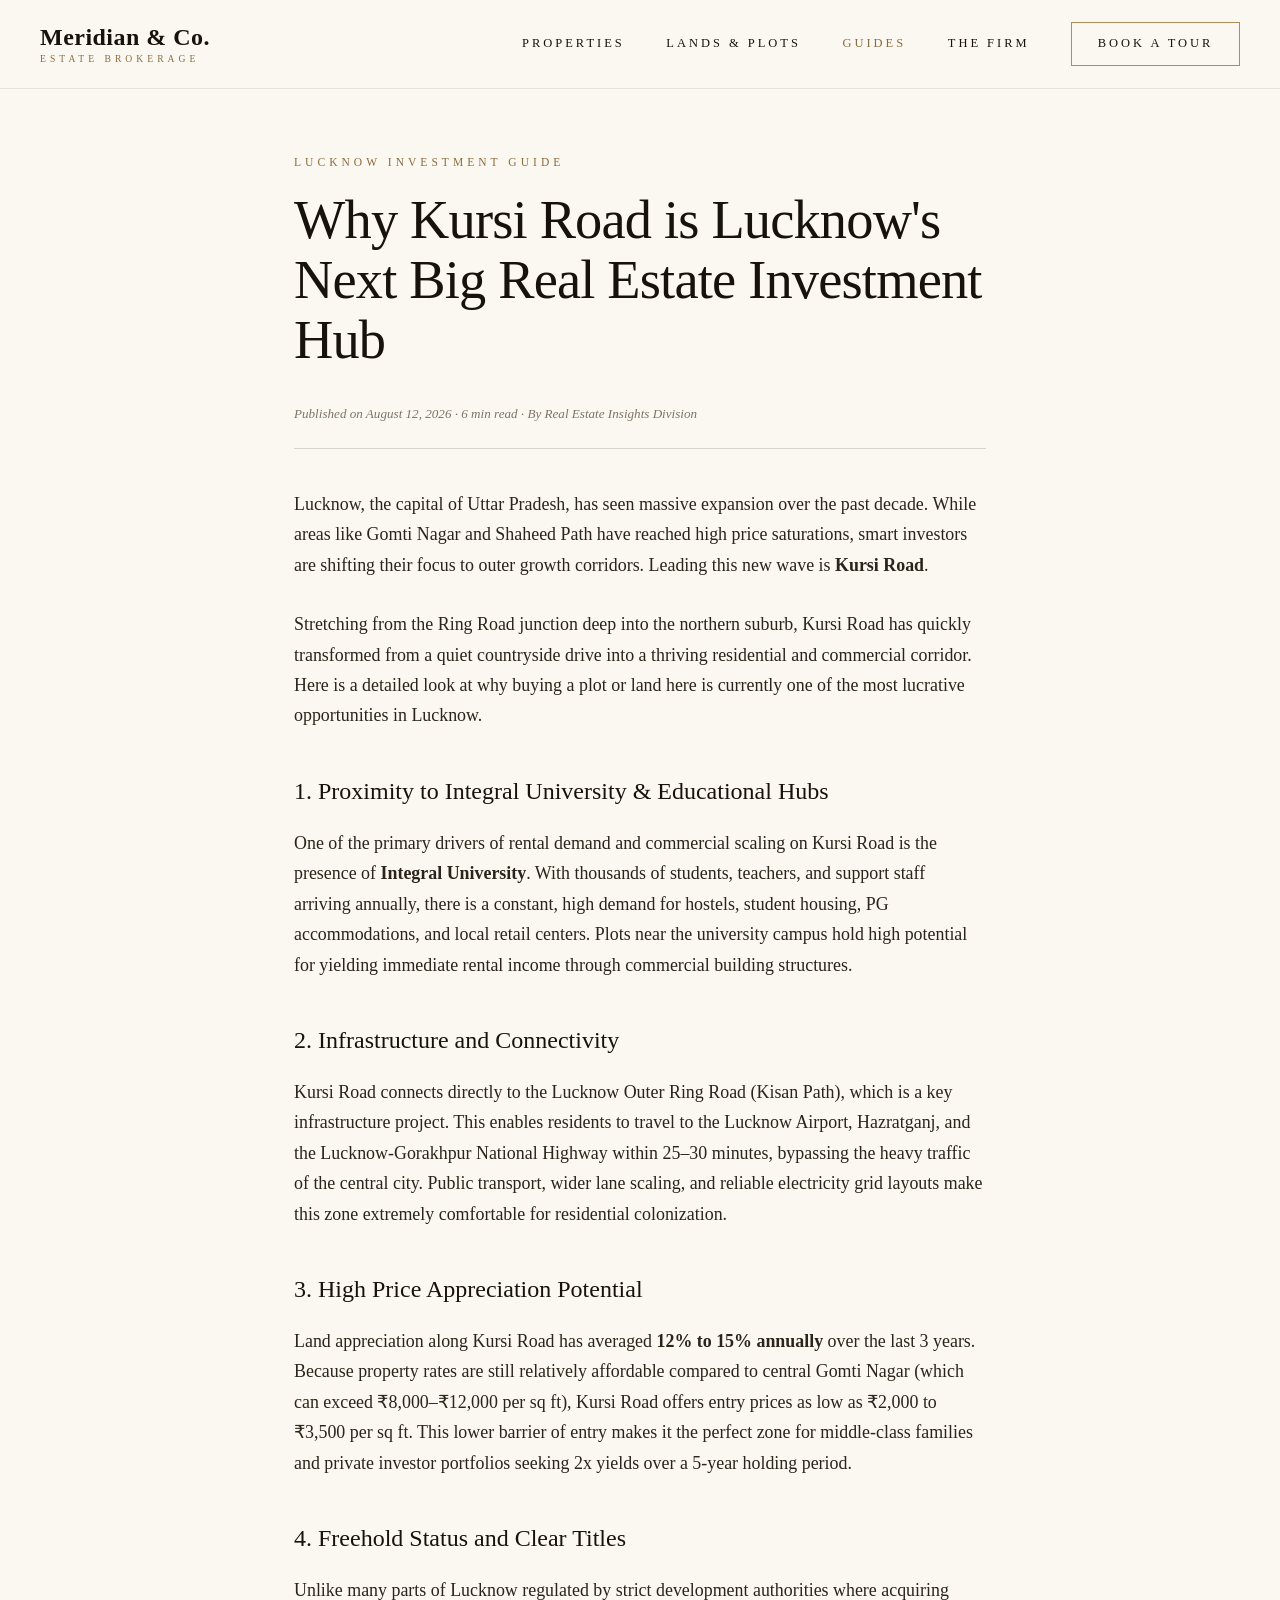
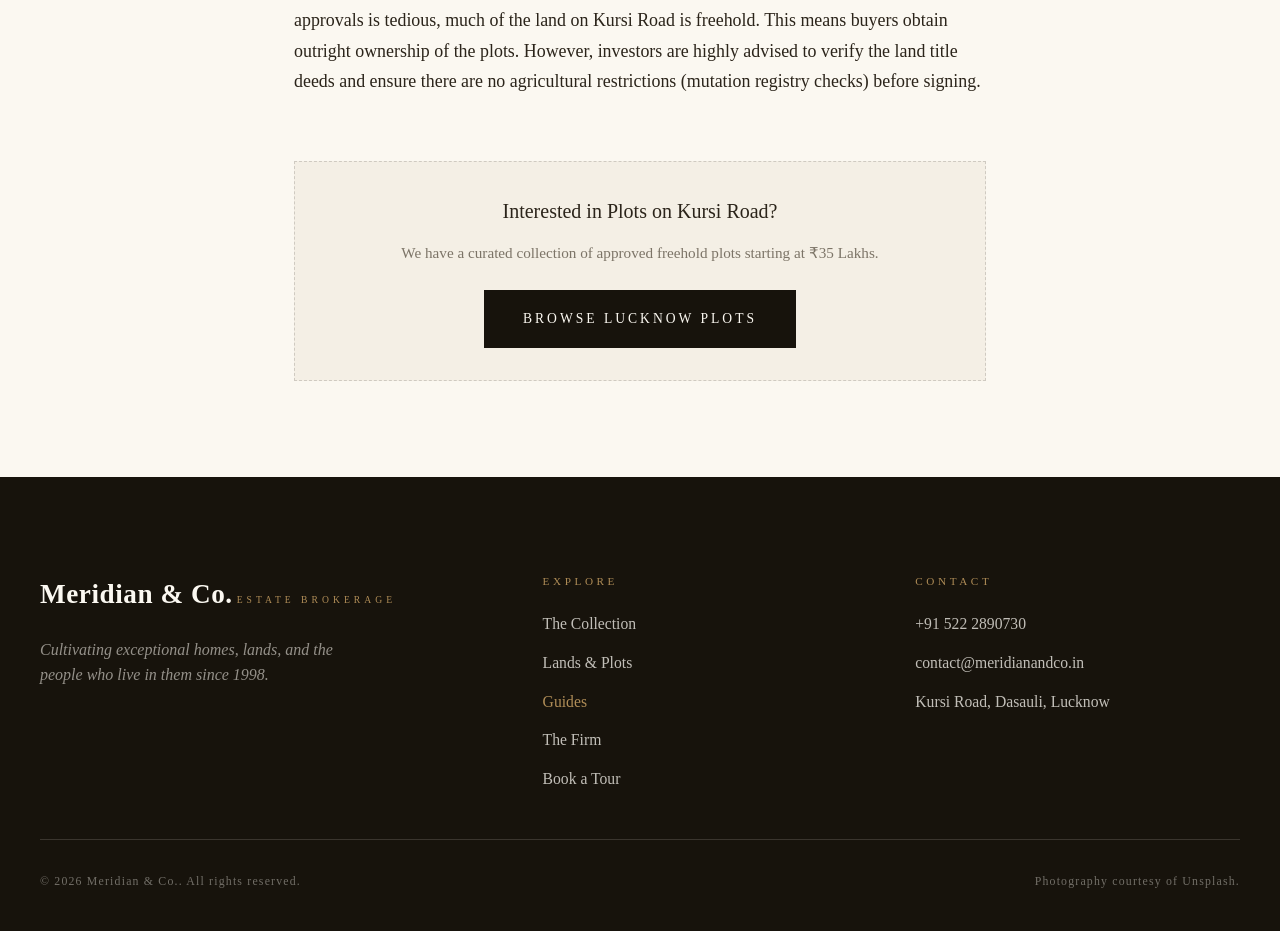
==== guide-kursi-road.html @ 5125a70b "feat: create guide-kursi-road.html with Lucknow investment research content" ====
<!DOCTYPE html>
<html lang="en">
<head>
  <meta charset="UTF-8" />
  <meta name="viewport" content="width=device-width, initial-scale=1.0" />
  <title>Why Kursi Road is Lucknow's Next Big Real Estate Hub — Meridian &amp; Co.</title>
  <meta name="description" content="Detailed analysis of real estate investment potential, land appreciation rates, and infrastructure growth on Kursi Road, Lucknow." />
  <link rel="stylesheet" href="css/style.css" />
  <style>
    .post {
      max-width: 740px;
      margin: 4rem auto 6rem;
      padding-inline: 1.5rem;
    }
    .post__kicker {
      font-size: 0.72rem;
      letter-spacing: 0.35em;
      text-transform: uppercase;
      color: var(--bronze-deep);
      margin-bottom: 1.25rem;
      display: block;
    }
    .post__title {
      font-size: clamp(2.2rem, 5vw, 3.4rem);
      line-height: 1.1;
      font-weight: 500;
      letter-spacing: -0.015em;
      margin-bottom: 2rem;
    }
    .post__meta {
      font-size: 0.82rem;
      font-style: italic;
      color: var(--muted);
      border-bottom: 1px solid var(--line);
      padding-bottom: 1.5rem;
      margin-bottom: 2.5rem;
    }
    .post__body {
      font-size: 1.12rem;
      line-height: 1.7;
      color: var(--ink-soft);
    }
    .post__body p {
      margin-bottom: 1.8rem;
    }
    .post__body h3 {
      font-size: 1.5rem;
      font-weight: 500;
      margin: 2.5rem 0 1rem;
      color: var(--ink);
    }
    .post__body ul {
      margin-bottom: 1.8rem;
      padding-left: 1.5rem;
    }
    .post__body li {
      margin-bottom: 0.6rem;
    }
    .post__cta {
      margin-top: 4rem;
      border: 1px dashed var(--line);
      padding: 2rem;
      text-align: center;
      background: var(--cream);
    }
  </style>
</head>
<body> 

  <!-- ======= NAVBAR ======= -->
  <header class="nav nav--scrolled" id="navbar" style="position: sticky; background: #fbf8f1;">
    <div class="nav__inner container">
      <a href="index.html" class="brand" aria-label="Home">
        <span class="brand__name">Meridian &amp; Co.</span>
        <span class="brand__tag">Estate Brokerage</span>
      </a>

      <nav class="nav__links" id="navLinks" aria-label="Primary">
        <a href="index.html#properties" class="nav__link">Properties</a>
        <a href="lands.html" class="nav__link">Lands &amp; Plots</a>
        <a href="guides.html" class="nav__link" style="color: var(--bronze-deep);">Guides</a>
        <a href="index.html#about" class="nav__link">The Firm</a>
        <a href="index.html#contact" class="nav__link nav__link--cta">Book a Tour</a>
      </nav>
    </div>
  </header>

  <main>
    <article class="post">
      <span class="post__kicker">Lucknow Investment Guide</span>
      <h1 class="post__title">Why Kursi Road is Lucknow's Next Big Real Estate Investment Hub</h1>
      
      <div class="post__meta">
        Published on August 12, 2026 · 6 min read · By Real Estate Insights Division
      </div>

      <div class="post__body">
        <p>Lucknow, the capital of Uttar Pradesh, has seen massive expansion over the past decade. While areas like Gomti Nagar and Shaheed Path have reached high price saturations, smart investors are shifting their focus to outer growth corridors. Leading this new wave is <strong>Kursi Road</strong>.</p>
        
        <p>Stretching from the Ring Road junction deep into the northern suburb, Kursi Road has quickly transformed from a quiet countryside drive into a thriving residential and commercial corridor. Here is a detailed look at why buying a plot or land here is currently one of the most lucrative opportunities in Lucknow.</p>

        <h3>1. Proximity to Integral University &amp; Educational Hubs</h3>
        <p>One of the primary drivers of rental demand and commercial scaling on Kursi Road is the presence of <strong>Integral University</strong>. With thousands of students, teachers, and support staff arriving annually, there is a constant, high demand for hostels, student housing, PG accommodations, and local retail centers. Plots near the university campus hold high potential for yielding immediate rental income through commercial building structures.</p>

        <h3>2. Infrastructure and Connectivity</h3>
        <p>Kursi Road connects directly to the Lucknow Outer Ring Road (Kisan Path), which is a key infrastructure project. This enables residents to travel to the Lucknow Airport, Hazratganj, and the Lucknow-Gorakhpur National Highway within 25–30 minutes, bypassing the heavy traffic of the central city. Public transport, wider lane scaling, and reliable electricity grid layouts make this zone extremely comfortable for residential colonization.</p>

        <h3>3. High Price Appreciation Potential</h3>
        <p>Land appreciation along Kursi Road has averaged <strong>12% to 15% annually</strong> over the last 3 years. Because property rates are still relatively affordable compared to central Gomti Nagar (which can exceed ₹8,000–₹12,000 per sq ft), Kursi Road offers entry prices as low as ₹2,000 to ₹3,500 per sq ft. This lower barrier of entry makes it the perfect zone for middle-class families and private investor portfolios seeking 2x yields over a 5-year holding period.</p>

        <h3>4. Freehold Status and Clear Titles</h3>
        <p>Unlike many parts of Lucknow regulated by strict development authorities where acquiring approvals is tedious, much of the land on Kursi Road is freehold. This means buyers obtain outright ownership of the plots. However, investors are highly advised to verify the land title deeds and ensure there are no agricultural restrictions (mutation registry checks) before signing.</p>

        <div class="post__cta">
          <h4 style="font-size: 1.25rem; font-weight: 500; margin-bottom: 0.75rem;">Interested in Plots on Kursi Road?</h4>
          <p style="font-size: 0.95rem; color: var(--muted); margin-bottom: 1.5rem;">We have a curated collection of approved freehold plots starting at ₹35 Lakhs.</p>
          <a href="lands.html?location=lucknow" class="btn btn--solid btn--small">Browse Lucknow Plots</a>
        </div>
      </div>
    </article>
  </main>

  <!-- ======= FOOTER ======= -->
  <footer class="footer">
    <div class="container">
      <div class="footer__grid">
        <div class="footer__brand">
          <span class="brand__name">Meridian &amp; Co.</span>
          <span class="brand__tag">Estate Brokerage</span>
          <p class="footer__note">Cultivating exceptional homes, lands, and the people who live in them since 1998.</p>
        </div>
        <div class="footer__col">
          <h4 class="footer__heading">Explore</h4>
          <a href="index.html#properties" class="footer__link">The Collection</a>
          <a href="lands.html" class="footer__link">Lands &amp; Plots</a>
          <a href="guides.html" class="footer__link" style="color: var(--bronze);">Guides</a>
          <a href="index.html#about" class="footer__link">The Firm</a>
          <a href="index.html#contact" class="footer__link">Book a Tour</a>
        </div>
        <div class="footer__col">
          <h4 class="footer__heading">Contact</h4>
          <a href="tel:+915222890730" class="footer__link">+91 522 2890730</a>
          <a href="mailto:contact@meridianandco.in" class="footer__link">contact@meridianandco.in</a>
          <span class="footer__link footer__link--flat">Kursi Road, Dasauli, Lucknow</span>
        </div>
      </div>
      <div class="footer__base">
        <p>© <span id="year">2026</span> Meridian &amp; Co.. All rights reserved.</p>
        <p>Photography courtesy of Unsplash.</p>
      </div>
    </div>
  </footer>

  <script>
    document.getElementById("year").textContent = String(new Date().getFullYear());
  </script>
</body>
</html>
---- css/style.css ----
/* ============================================================
   Meridian & Co. — Luxury Editorial Stylesheet
   Font: Times New Roman (per client direction)
   ============================================================ */
 
:root {
  --cream: #f4efe5;
  --paper: #fbf8f1;
  --ink: #17130c;
  --ink-soft: #2b241a;
  --bronze: #b08d57;
  --bronze-deep: #8a6c3d;
  --muted: #7c7467;
  --line: rgba(23, 19, 12, 0.16);
  --line-soft: rgba(23, 19, 12, 0.09);
  --nav-h: 88px;
  --serif: "Times New Roman", Times, Georgia, serif;
}

/* ---------- Reset & base ---------- */
*,
*::before,
*::after {
  margin: 0;
  padding: 0;
  box-sizing: border-box;
}

html {
  scroll-behavior: smooth;
}

body {
  font-family: var(--serif);
  background: var(--paper);
  color: var(--ink);
  line-height: 1.6;
  -webkit-font-smoothing: antialiased;
  overflow-x: hidden;
}

img {
  display: block;
  max-width: 100%;
}

a {
  color: inherit;
  text-decoration: none;
}

button {
  font-family: inherit;
  cursor: pointer;
}

::selection {
  background: var(--bronze);
  color: var(--paper);
}

.container {
  width: min(1200px, calc(100% - 3rem));
  margin-inline: auto;
}

.section {
  padding: clamp(5rem, 10vw, 8.5rem) 0;
}

.section--alt {
  background: var(--cream);
  border-block: 1px solid var(--line-soft);
}

/* ---------- Typographic helpers ---------- */
.overline {
  font-size: 0.72rem;
  letter-spacing: 0.4em;
  text-transform: uppercase;
  color: var(--bronze-deep);
  margin-bottom: 1.5rem;
  font-weight: 500;
}

.section-head {
  margin-bottom: clamp(2.5rem, 6vw, 4.5rem);
  border-bottom: 1px solid var(--line);
  padding-bottom: clamp(1.75rem, 4vw, 3rem);
}

.section-head__row {
  display: flex;
  align-items: flex-end;
  justify-content: space-between;
  gap: 2rem;
  flex-wrap: wrap;
}

.section-head__title {
  font-size: clamp(2.1rem, 5vw, 3.6rem);
  font-weight: 500;
  line-height: 1.05;
  letter-spacing: -0.01em;
}

.section-head__title em,
.about em {
  font-style: italic;
  color: var(--bronze-deep);
}

.section-head__note {
  max-width: 34ch;
  color: var(--muted);
  font-size: 1.02rem;
  font-style: italic;
  margin-bottom: 0.4rem;
}

/* ---------- Buttons ---------- */
.btn {
  display: inline-block;
  padding: 1.05rem 2.4rem;
  font-family: var(--serif);
  font-size: 0.85rem;
  letter-spacing: 0.22em;
  text-transform: uppercase;
  transition: all 0.35s cubic-bezier(0.22, 1, 0.36, 1);
  border: 1px solid transparent;
}

.btn--solid {
  background: var(--ink);
  color: var(--paper);
}

.btn--solid:hover {
  background: var(--bronze-deep);
  transform: translateY(-2px);
  box-shadow: 0 14px 30px rgba(138, 108, 61, 0.28);
}

.btn--ghost {
  border-color: rgba(251, 248, 241, 0.55);
  color: var(--paper);
}

.btn--ghost:hover {
  background: var(--paper);
  color: var(--ink);
  transform: translateY(-2px);
}

/* ---------- Navbar ---------- */
.nav {
  position: fixed;
  inset: 0 0 auto 0;
  z-index: 100;
  transition: background 0.4s ease, box-shadow 0.4s ease, border-color 0.4s ease;
  border-bottom: 1px solid transparent;
}

.nav--scrolled {
  background: rgba(251, 248, 241, 0.92);
  backdrop-filter: blur(12px);
  border-bottom-color: var(--line-soft);
}

.nav--scrolled .nav__toggle-bar {
  background: var(--ink);
}

.nav__inner {
  display: flex;
  align-items: center;
  justify-content: space-between;
  height: var(--nav-h);
}

.brand {
  display: flex;
  flex-direction: column;
  line-height: 1.1;
}

.brand__name {
  font-size: 1.5rem;
  font-weight: 600;
  letter-spacing: 0.02em;
}

.brand__tag {
  font-size: 0.6rem;
  letter-spacing: 0.42em;
  text-transform: uppercase;
  color: var(--bronze-deep);
  margin-top: 0.2rem;
}

.nav__links {
  display: flex;
  align-items: center;
  gap: 2.6rem;
}

.nav__link {
  font-size: 0.78rem;
  letter-spacing: 0.24em;
  text-transform: uppercase;
  position: relative;
  padding-block: 0.4rem;
  transition: color 0.3s ease;
}

.nav__link::after {
  content: "";
  position: absolute;
  left: 0;
  bottom: 0;
  height: 1px;
  width: 100%;
  background: currentColor;
  transform: scaleX(0);
  transform-origin: right;
  transition: transform 0.4s cubic-bezier(0.22, 1, 0.36, 1);
}

.nav__link:hover::after,
.nav__link--cta::after {
  transform: scaleX(1);
  transform-origin: left;
}

.nav__link--cta {
  border: 1px solid var(--bronze);
  padding: 0.7rem 1.6rem;
  transition: background 0.3s ease, color 0.3s ease;
}

.nav__link--cta::after {
  display: none;
}

.nav__link--cta:hover {
  background: var(--bronze);
  color: var(--paper);
}

.nav__toggle {
  display: none;
  flex-direction: column;
  gap: 7px;
  background: none;
  border: 0;
  padding: 0.5rem;
}

.nav__toggle-bar {
  width: 26px;
  height: 2px;
  background: var(--paper);
  transition: transform 0.35s ease, opacity 0.3s ease;
}

.nav__toggle[aria-expanded="true"] .nav__toggle-bar:first-child {
  transform: translateY(4.5px) rotate(45deg);
}

.nav__toggle[aria-expanded="true"] .nav__toggle-bar:last-child {
  transform: translateY(-4.5px) rotate(-45deg);
}

/* ---------- Hero ---------- */
.hero {
  position: relative;
  min-height: 100svh;
  display: flex;
  flex-direction: column;
  justify-content: center;
  color: var(--paper);
  overflow: hidden;
}

.hero__media {
  position: absolute;
  inset: 0;
}

.hero__media img {
  width: 100%;
  height: 100%;
  object-fit: cover;
  animation: heroZoom 18s ease-out forwards;
}

@keyframes heroZoom {
  from {
    transform: scale(1.12);
  }
  to {
    transform: scale(1);
  }
}

.hero__scrim {
  position: absolute;
  inset: 0;
  background: linear-gradient(
    180deg,
    rgba(23, 19, 12, 0.5) 0%,
    rgba(23, 19, 12, 0.28) 45%,
    rgba(23, 19, 12, 0.72) 100%
  );
}

.hero__content {
  position: relative;
  z-index: 2;
  padding-top: var(--nav-h);
}

.hero__overline {
  color: var(--bronze);
  margin-bottom: 1.75rem;
}

.hero__title {
  font-size: clamp(3rem, 9vw, 7.5rem);
  font-weight: 500;
  line-height: 0.98;
  letter-spacing: -0.015em;
  margin-bottom: 2rem;
}

.hero__title em {
  font-style: italic;
  color: transparent;
  -webkit-text-stroke: 1px rgba(251, 248, 241, 0.9);
}

.hero__lede {
  max-width: 46ch;
  font-size: clamp(1rem, 1.6vw, 1.2rem);
  font-style: italic;
  color: rgba(251, 248, 241, 0.85);
  margin-bottom: 2.75rem;
}

.hero__actions {
  display: flex;
  gap: 1rem;
  flex-wrap: wrap;
}

.hero__meta {
  position: relative;
  z-index: 2;
  display: flex;
  justify-content: space-between;
  align-items: center;
  padding-block: 1.5rem;
  font-size: 0.72rem;
  letter-spacing: 0.32em;
  text-transform: uppercase;
  color: rgba(251, 248, 241, 0.7);
  margin-top: clamp(3rem, 8vh, 6rem);
  border-top: 1px solid rgba(251, 248, 241, 0.22);
}

.hero__scroll {
  display: flex;
  align-items: center;
  gap: 1rem;
}

.hero__scroll-line {
  display: inline-block;
  width: 1px;
  height: 44px;
  background: rgba(251, 248, 241, 0.55);
  position: relative;
  overflow: hidden;
}

.hero__scroll-line::after {
  content: "";
  position: absolute;
  inset: 0;
  background: var(--paper);
  animation: scrollPulse 2.2s ease-in-out infinite;
}

@keyframes scrollPulse {
  0% {
    transform: translateY(-100%);
  }
  60%,
  100% {
    transform: translateY(100%);
  }
}

/* ---------- Property filters ---------- */
.filters {
  margin-bottom: 3.5rem;
  border-bottom: 1px solid var(--line-soft);
  padding-bottom: 2rem;
}

.filters__group {
  display: flex;
  flex-wrap: wrap;
  gap: 1.5rem;
  align-items: center;
}

.filters__search {
  position: relative;
  flex: 1 1 280px;
}

.filters__search input {
  width: 100%;
  font-family: var(--serif);
  font-size: 0.95rem;
  padding: 0.8rem 1rem 0.8rem 2.5rem;
  border: 1px solid var(--line);
  background: var(--paper);
  color: var(--ink);
  outline: none;
  transition: border-color 0.3s ease;
}

.filters__search input:focus {
  border-color: var(--bronze);
}

.filters__search-icon {
  position: absolute;
  left: 0.9rem;
  top: 50%;
  transform: translateY(-50%);
  color: var(--muted);
  pointer-events: none;
}

.filters__select-wrapper {
  position: relative;
  flex: 1 1 160px;
}

.filters__select-wrapper select {
  width: 100%;
  font-family: var(--serif);
  font-size: 0.9rem;
  padding: 0.8rem 2rem 0.8rem 1rem;
  border: 1px solid var(--line);
  background: var(--paper);
  color: var(--ink);
  outline: none;
  cursor: pointer;
  appearance: none;
  transition: border-color 0.3s ease;
}

.filters__select-wrapper select:focus {
  border-color: var(--bronze);
}

.filters__select-wrapper::after {
  content: "";
  position: absolute;
  right: 1.1rem;
  top: 50%;
  transform: translateY(-30%) rotate(45deg);
  width: 5px;
  height: 5px;
  border-right: 1.1px solid var(--ink);
  border-bottom: 1.1px solid var(--ink);
  pointer-events: none;
}

.properties__empty {
  grid-column: 1 / -1;
  text-align: center;
  padding: 4rem 1rem;
  font-style: italic;
  color: var(--muted);
  font-size: 1.2rem;
  border: 1px dashed var(--line);
}

.filters__reset {
  display: none;
  font-family: var(--serif);
  font-size: 0.72rem;
  letter-spacing: 0.20em;
  text-transform: uppercase;
  background: transparent;
  color: var(--muted);
  border: 1px solid var(--line);
  padding: 0.8rem 1.6rem;
  cursor: pointer;
  transition: all 0.3s ease;
}

.filters__reset:hover {
  color: var(--ink);
  border-color: var(--ink);
}

/* ---------- Property pagination ---------- */
.pagination {
  margin-top: 5rem;
  display: flex;
  justify-content: space-between;
  align-items: center;
  border-top: 1px solid var(--line-soft);
  padding-top: 2.5rem;
}

.pagination__btn {
  font-family: var(--serif);
  font-size: 0.76rem;
  letter-spacing: 0.25em;
  text-transform: uppercase;
  background: transparent;
  color: var(--ink);
  border: none;
  cursor: pointer;
  padding: 0.5rem 0;
  display: flex;
  align-items: center;
  gap: 0.75rem;
  transition: color 0.3s ease, transform 0.3s ease;
}

.pagination__btn:hover:not(:disabled) {
  color: var(--bronze-deep);
}

.pagination__btn--prev:hover:not(:disabled) {
  transform: translateX(-4px);
}

.pagination__btn--next:hover:not(:disabled) {
  transform: translateX(4px);
}

.pagination__btn:disabled {
  opacity: 0.18;
  cursor: not-allowed;
}

.pagination__arrow {
  font-size: 1.1rem;
  line-height: 1;
}

.pagination__info {
  font-family: var(--serif);
  font-size: 1.05rem;
  font-style: italic;
  color: var(--muted);
}

/* ---------- Property grid ---------- */
.grid {
  display: grid;
  grid-template-columns: repeat(3, 1fr);
  gap: 3.5rem 2.25rem;
}

.card {
  border-top: 1px solid var(--line);
  padding-top: 1.5rem;
  transition: transform 0.4s cubic-bezier(0.22, 1, 0.36, 1);
}

.card:hover {
  transform: translateY(-6px);
}

.card__media {
  position: relative;
  overflow: hidden;
  aspect-ratio: 4 / 3;
  margin-bottom: 1.5rem;
}

.card__media img {
  width: 100%;
  height: 100%;
  object-fit: cover;
  transition: transform 0.9s cubic-bezier(0.22, 1, 0.36, 1), filter 0.6s ease;
  filter: saturate(0.92);
}

.card:hover .card__media img {
  transform: scale(1.07);
  filter: saturate(1.05);
}

.card__status {
  position: absolute;
  top: 1rem;
  left: 1rem;
  background: var(--paper);
  color: var(--ink);
  font-size: 0.66rem;
  letter-spacing: 0.3em;
  text-transform: uppercase;
  padding: 0.5rem 0.9rem;
  border-radius: 999px;
}

.card__body {
  padding-right: 0.5rem;
}

.card__loc {
  font-size: 0.7rem;
  letter-spacing: 0.26em;
  text-transform: uppercase;
  color: var(--muted);
  margin-bottom: 0.55rem;
}

.card__name {
  font-size: 1.6rem;
  font-weight: 500;
  line-height: 1.15;
  margin-bottom: 0.45rem;
}

.card__price {
  font-size: 1.02rem;
  font-style: italic;
  color: var(--bronze-deep);
  margin-bottom: 1rem;
}

.card__facts {
  list-style: none;
  display: flex;
  gap: 1.4rem;
  padding-block: 0.9rem;
  border-top: 1px solid var(--line-soft);
  border-bottom: 1px solid var(--line-soft);
  margin-bottom: 1.15rem;
  font-size: 0.74rem;
  letter-spacing: 0.12em;
  text-transform: uppercase;
  color: var(--muted);
}

.card__link {
  font-size: 0.74rem;
  letter-spacing: 0.24em;
  text-transform: uppercase;
  color: var(--ink);
  padding-bottom: 0.3rem;
  border-bottom: 1px solid var(--bronze);
  transition: color 0.3s ease, border-color 0.3s ease;
}

.card__link:hover {
  color: var(--bronze-deep);
  border-color: var(--bronze-deep);
}

/* ---------- Stats ---------- */
.stats {
  background: var(--ink);
  color: var(--paper);
  padding: clamp(4.5rem, 9vw, 7rem) 0;
}

.stats__grid {
  display: grid;
  grid-template-columns: repeat(4, 1fr);
  gap: 2.5rem;
  border-left: 1px solid rgba(251, 248, 241, 0.18);
}

.stat {
  padding-left: 2rem;
  border-left: 1px solid var(--bronze);
}

.stat__num {
  display: block;
  font-size: clamp(2.6rem, 6vw, 4.4rem);
  font-weight: 500;
  line-height: 1;
  margin-bottom: 0.75rem;
}

.stat__num::after {
  content: "+";
  color: var(--bronze);
}

.stat__label {
  font-size: 0.72rem;
  letter-spacing: 0.28em;
  text-transform: uppercase;
  color: rgba(251, 248, 241, 0.62);
}

/* ---------- About ---------- */
.about {
  display: grid;
  grid-template-columns: 1.1fr 0.9fr;
  gap: clamp(2.5rem, 6vw, 5rem);
  align-items: start;
}

.about__text .section-head__title {
  margin-bottom: 1.75rem;
}

.about__body {
  color: var(--muted);
  font-size: 1.08rem;
  max-width: 52ch;
  margin-bottom: 2rem;
}

.about__quote {
  font-size: clamp(1.25rem, 2.4vw, 1.7rem);
  font-style: italic;
  color: var(--ink);
  border-left: 2px solid var(--bronze);
  padding-left: 1.5rem;
  margin-bottom: 2.5rem;
  line-height: 1.35;
}

.about__media {
  position: sticky;
  top: calc(var(--nav-h) + 2rem);
}

.about__media img {
  width: 100%;
  aspect-ratio: 4 / 5;
  object-fit: cover;
}

.about__caption {
  font-size: 0.74rem;
  letter-spacing: 0.14em;
  text-transform: uppercase;
  color: var(--muted);
  margin-top: 1rem;
}

/* ---------- Testimonials ---------- */
.testimonials {
  display: grid;
  grid-template-columns: repeat(3, 1fr);
  gap: 2.25rem;
}

.testimonial {
  border-top: 1px solid var(--line);
  padding-top: 2rem;
}

.testimonial--alt {
  margin-top: 2.5rem;
}

.testimonial__quote {
  font-size: 1.28rem;
  font-style: italic;
  line-height: 1.45;
  margin-bottom: 2rem;
}

.testimonial__quote::before {
  content: "“";
  color: var(--bronze);
}

.testimonial__author {
  display: flex;
  flex-direction: column;
  gap: 0.3rem;
}

.testimonial__name {
  font-size: 1rem;
  font-weight: 600;
  letter-spacing: 0.02em;
}

.testimonial__role {
  font-size: 0.72rem;
  letter-spacing: 0.2em;
  text-transform: uppercase;
  color: var(--muted);
}

/* ---------- Contact ---------- */
.contact {
  display: grid;
  grid-template-columns: 0.85fr 1.15fr;
  gap: clamp(2.5rem, 6vw, 5rem);
}

.contact__info {
  display: flex;
  flex-direction: column;
  gap: 1.9rem;
}

.contact__line {
  border-top: 1px solid var(--line);
  padding-top: 1.1rem;
  font-size: 1.12rem;
  line-height: 1.5;
}

.contact__label {
  display: block;
  font-size: 0.68rem;
  letter-spacing: 0.3em;
  text-transform: uppercase;
  color: var(--bronze-deep);
  margin-bottom: 0.45rem;
}

.contact__hours {
  font-style: italic;
  color: var(--muted);
  margin-top: 1.5rem;
  padding-top: 1.5rem;
  border-top: 1px solid var(--line);
}

/* ---------- Form ---------- */
.form {
  display: flex;
  flex-direction: column;
  gap: 1.6rem;
}

.form__row {
  display: grid;
  grid-template-columns: 1fr 1fr;
  gap: 1.6rem;
}

.form__field {
  display: flex;
  flex-direction: column;
  gap: 0.5rem;
}

.form__label {
  font-size: 0.7rem;
  letter-spacing: 0.3em;
  text-transform: uppercase;
  color: var(--muted);
}

.form__input {
  font-family: var(--serif);
  font-size: 1.05rem;
  padding: 0.95rem 0;
  border: 0;
  border-bottom: 1px solid var(--line);
  background: transparent;
  color: var(--ink);
  outline: none;
  transition: border-color 0.3s ease;
}

.form__input::placeholder {
  color: rgba(124, 116, 103, 0.5);
  font-style: italic;
}

.form__input:focus {
  border-color: var(--bronze);
}

.form__input--area {
  resize: vertical;
  min-height: 110px;
}

.form__error {
  font-size: 0.8rem;
  font-style: italic;
  color: #9c3d2e;
  min-height: 1em;
}

.form__field.is-invalid .form__input {
  border-bottom-color: #9c3d2e;
}

.form__success {
  display: none;
  border: 1px solid var(--bronze);
  background: rgba(176, 141, 87, 0.1);
  color: var(--ink);
  padding: 1.1rem 1.4rem;
  font-style: italic;
  font-size: 0.98rem;
}

.form__success.is-visible {
  display: block;
  animation: fadeUp 0.5s ease both;
}

.form__success.form__success--error {
  border-color: #9c3d2e;
  background: rgba(156, 61, 46, 0.08);
}

@keyframes fadeUp {
  from {
    opacity: 0;
    transform: translateY(10px);
  }
  to {
    opacity: 1;
    transform: translateY(0);
  }
}

/* ---------- Footer ---------- */
.footer {
  background: var(--ink);
  color: var(--paper);
  padding: clamp(4rem, 8vw, 6rem) 0 2.5rem;
}

.footer__grid {
  display: grid;
  grid-template-columns: 1.4fr 1fr 1fr;
  gap: 3rem;
  padding-bottom: 3rem;
  border-bottom: 1px solid rgba(251, 248, 241, 0.15);
}

.footer__brand .brand__name {
  font-size: 1.7rem;
}

.footer__brand .brand__tag {
  color: var(--bronze);
}

.footer__note {
  color: rgba(251, 248, 241, 0.55);
  font-style: italic;
  margin-top: 1.25rem;
  max-width: 40ch;
}

.footer__col {
  display: flex;
  flex-direction: column;
  gap: 0.85rem;
}

.footer__heading {
  font-size: 0.7rem;
  letter-spacing: 0.32em;
  text-transform: uppercase;
  color: var(--bronze);
  font-weight: 500;
  margin-bottom: 0.4rem;
}

.footer__link {
  color: rgba(251, 248, 241, 0.75);
  font-size: 0.98rem;
  transition: color 0.3s ease, transform 0.3s ease;
  width: fit-content;
}

.footer__link:hover {
  color: var(--paper);
  transform: translateX(4px);
}

.footer__link--flat {
  color: rgba(251, 248, 241, 0.75);
  cursor: default;
}

.footer__link--flat:hover {
  transform: none;
}

.footer__base {
  display: flex;
  justify-content: space-between;
  flex-wrap: wrap;
  gap: 0.75rem;
  padding-top: 2rem;
  font-size: 0.74rem;
  letter-spacing: 0.1em;
  color: rgba(251, 248, 241, 0.4);
}

/* ---------- Reveal animations ---------- */
.reveal {
  opacity: 0;
  transform: translateY(34px);
  transition: opacity 0.9s cubic-bezier(0.22, 1, 0.36, 1),
    transform 0.9s cubic-bezier(0.22, 1, 0.36, 1);
  transition-delay: var(--d, 0s);
}

.reveal.is-visible {
  opacity: 1;
  transform: translateY(0);
}

/* ---------- Responsive ---------- */
@media (max-width: 1000px) {
  .grid,
  .testimonials {
    grid-template-columns: repeat(2, 1fr);
  }

  .stats__grid {
    grid-template-columns: repeat(2, 1fr);
    border-left: 0;
  }

  .stat {
    border-left: 0;
    padding-left: 0;
    border-bottom: 1px solid rgba(251, 248, 241, 0.15);
    padding-bottom: 1.5rem;
  }
}

@media (max-width: 820px) {
  .nav__toggle {
    display: flex;
  }

  .nav__links {
    position: fixed;
    top: var(--nav-h);
    right: 0;
    left: 0;
    flex-direction: column;
    align-items: flex-start;
    gap: 0;
    background: var(--paper);
    padding: 1rem 1.5rem 2rem;
    transform: translateY(-12px);
    opacity: 0;
    visibility: hidden;
    transition: opacity 0.35s ease, transform 0.35s ease, visibility 0.35s;
    border-bottom: 1px solid var(--line-soft);
    box-shadow: 0 24px 40px rgba(23, 19, 12, 0.12);
  }

  .nav--scrolled .nav__links {
    background: var(--paper);
  }

  .nav__links.is-open {
    opacity: 1;
    visibility: visible;
    transform: translateY(0);
  }

  .nav__link {
    display: block;
    padding: 0.95rem 0;
    font-size: 0.95rem;
    border-bottom: 1px solid var(--line-soft);
    width: 100%;
  }

  .nav__link::after {
    display: none;
  }

  .nav__link--cta {
    border: 0;
    padding: 0.95rem 0;
    color: var(--bronze-deep);
  }

  .about,
  .contact {
    grid-template-columns: 1fr;
  }

  .about__media {
    position: static;
  }

  .section-head__note {
    margin-bottom: 0;
  }
}

@media (max-width: 620px) {
  .grid,
  .testimonials,
  .stats__grid,
  .form__row,
  .footer__grid {
    grid-template-columns: 1fr;
  }

  .hero__actions .btn {
    width: 100%;
    text-align: center;
  }

  .testimonial--alt {
    margin-top: 0;
  }
}

@media (prefers-reduced-motion: reduce) {
  html {
    scroll-behavior: auto;
  }

  *,
  *::before,
  *::after {
    animation-duration: 0.01ms !important;
    animation-iteration-count: 1 !important;
    transition-duration: 0.01ms !important;
  }

  .reveal {
    opacity: 1;
    transform: none;
  }
}
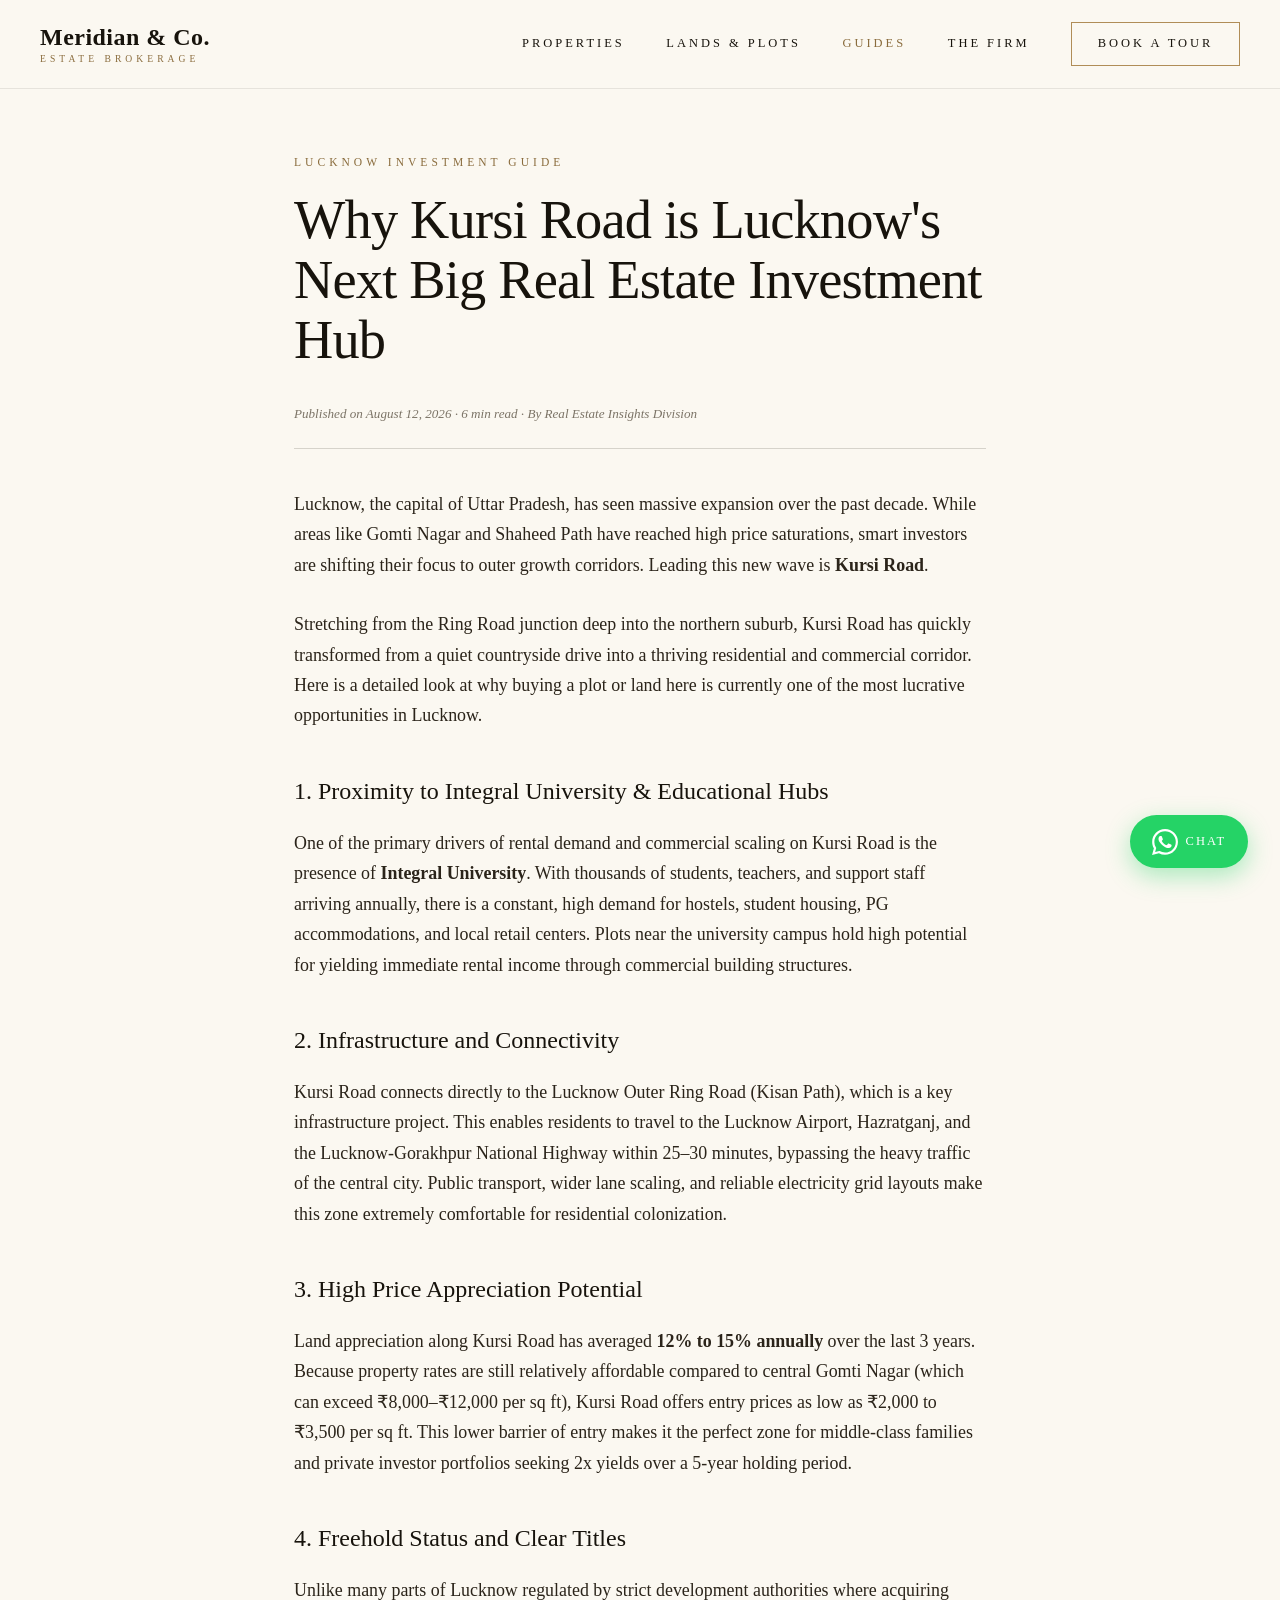
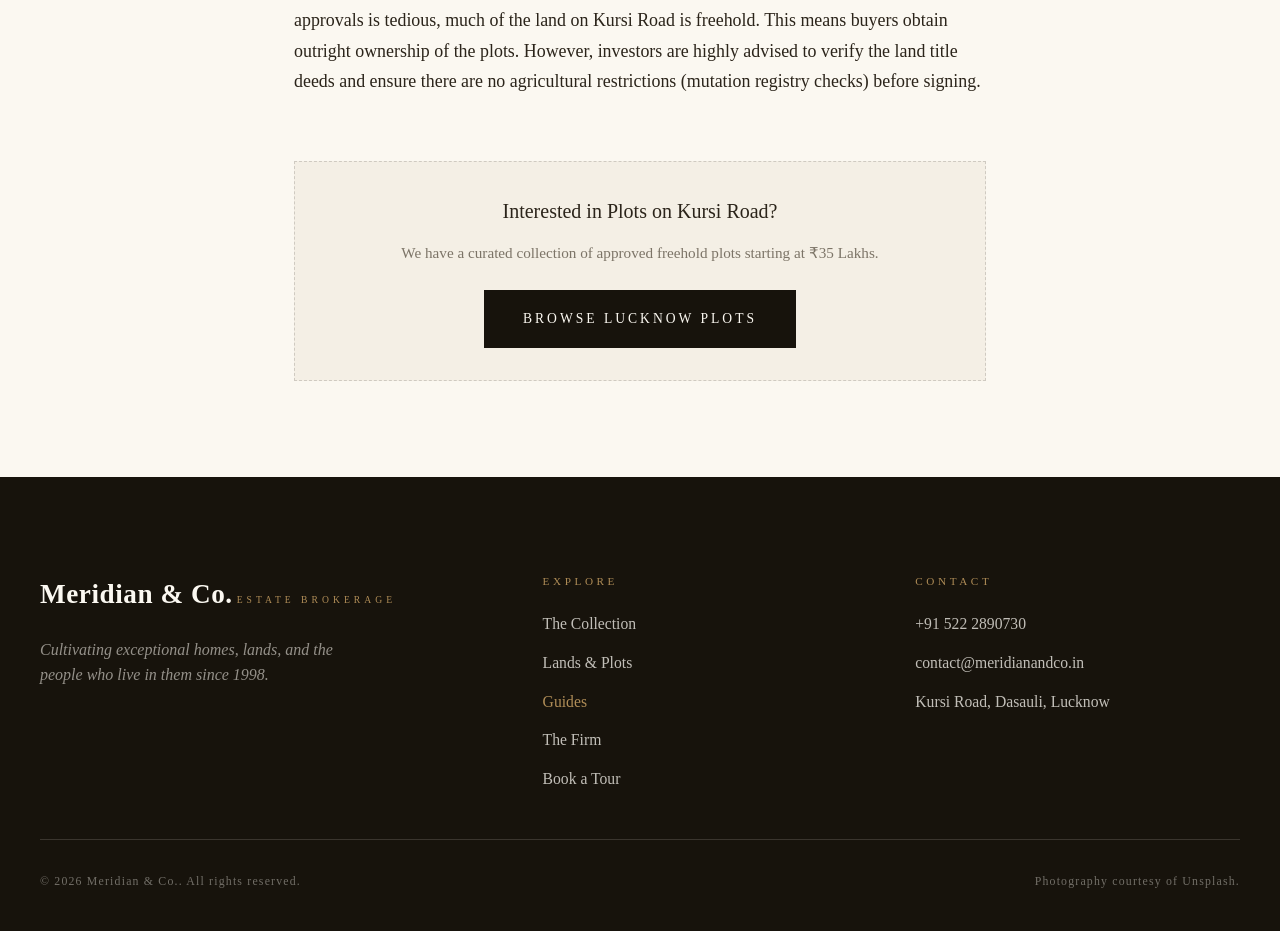
==== commit 38934157: "feat: add WhatsApp FAB with context-aware pre-filled message and property.css link to guide-kursi-ro" ====
--- a/guide-kursi-road.html
+++ b/guide-kursi-road.html
@@ -6,6 +6,7 @@
   <title>Why Kursi Road is Lucknow's Next Big Real Estate Hub — Meridian &amp; Co.</title>
   <meta name="description" content="Detailed analysis of real estate investment potential, land appreciation rates, and infrastructure growth on Kursi Road, Lucknow." />
   <link rel="stylesheet" href="css/style.css" />
+  <link rel="stylesheet" href="css/property.css" />
   <style>
     .post {
       max-width: 740px;
@@ -151,6 +152,15 @@
     </div>
   </footer>
 
+  <!-- ======= WHATSAPP FLOATING BUTTON ======= -->
+  <a href="https://wa.me/915222890730?text=Hello%20Meridian%20%26%20Co.%2C%20I%20read%20your%20Kursi%20Road%20guide%20and%20am%20interested%20in%20a%20plot."
+     class="whatsapp-fab" target="_blank" rel="noopener" aria-label="Chat on WhatsApp">
+    <svg viewBox="0 0 24 24" width="26" height="26" fill="currentColor">
+      <path d="M17.472 14.382c-.297-.149-1.758-.867-2.03-.967-.273-.099-.471-.148-.67.15-.197.297-.767.966-.94 1.164-.173.199-.347.223-.644.075-.297-.15-1.255-.463-2.39-1.475-.883-.788-1.48-1.761-1.653-2.059-.173-.297-.018-.458.13-.606.134-.133.298-.347.446-.52.149-.174.198-.298.298-.497.099-.198.05-.371-.025-.52-.075-.149-.669-1.612-.916-2.207-.242-.579-.487-.5-.669-.51-.173-.008-.371-.01-.57-.01-.198 0-.52.074-.792.372-.272.297-1.04 1.016-1.04 2.479 0 1.462 1.065 2.875 1.213 3.074.149.198 2.096 3.2 5.077 4.487.709.306 1.262.489 1.694.625.712.227 1.36.195 1.871.118.571-.085 1.758-.719 2.006-1.413.248-.694.248-1.289.173-1.413-.074-.124-.272-.198-.57-.347m-5.421 7.403h-.004a9.87 9.87 0 01-5.031-1.378l-.361-.214-3.741.982.998-3.648-.235-.374a9.86 9.86 0 01-1.51-5.26c.001-5.45 4.436-9.884 9.888-9.884 2.64 0 5.122 1.03 6.988 2.898a9.825 9.825 0 012.893 6.994c-.003 5.45-4.437 9.884-9.885 9.884m8.413-18.297A11.815 11.815 0 0012.05 0C5.495 0 .16 5.335.157 11.892c0 2.096.547 4.142 1.588 5.945L.057 24l6.305-1.654a11.882 11.882 0 005.683 1.448h.005c6.554 0 11.89-5.335 11.893-11.893a11.821 11.821 0 00-3.48-8.413z"/>
+    </svg>
+    <span class="whatsapp-fab__label">Chat</span>
+  </a>
+
   <script>
     document.getElementById("year").textContent = String(new Date().getFullYear());
   </script>
--- a/css/style.css
+++ b/css/style.css
@@ -582,11 +582,25 @@
   transform: translateY(-6px);
 }
 
+.card__media-link {
+  display: block;
+}
+
 .card__media {
   position: relative;
   overflow: hidden;
   aspect-ratio: 4 / 3;
   margin-bottom: 1.5rem;
+}
+
+.card__name-link {
+  color: inherit;
+  text-decoration: none;
+  transition: color 0.3s ease;
+}
+
+.card__name-link:hover {
+  color: var(--bronze-deep);
 }
 
 .card__media img {
--- a/css/property.css
+++ b/css/property.css
@@ -0,0 +1,958 @@
+/* ============================================================
+   Meridian & Co. — Property Detail Page Styles
+   Complements style.css (do not import independently)
+   ============================================================ */
+
+/* ===== BREADCRUMB ===== */
+.breadcrumb {
+  display: flex;
+  align-items: center;
+  gap: 0.5rem;
+  font-size: 0.72rem;
+  letter-spacing: 0.2em;
+  text-transform: uppercase;
+  color: var(--muted);
+  padding: 1.5rem 0 0;
+}
+
+.breadcrumb__link {
+  color: var(--muted);
+  transition: color 0.3s ease;
+}
+
+.breadcrumb__link:hover {
+  color: var(--bronze-deep);
+}
+
+.breadcrumb__sep {
+  color: var(--line);
+}
+
+.breadcrumb__current {
+  color: var(--ink);
+  font-weight: 500;
+}
+
+/* ===== GALLERY ===== */
+.gallery {
+  display: grid;
+  grid-template-columns: 1fr 280px;
+  grid-template-rows: 520px;
+  gap: 0.5rem;
+  margin: 1.5rem 0 0;
+}
+
+.gallery__main {
+  position: relative;
+  overflow: hidden;
+  cursor: pointer;
+}
+
+.gallery__main img {
+  width: 100%;
+  height: 100%;
+  object-fit: cover;
+  transition: transform 0.7s cubic-bezier(0.22, 1, 0.36, 1);
+}
+
+.gallery__main:hover img {
+  transform: scale(1.03);
+}
+
+.gallery__expand {
+  position: absolute;
+  bottom: 1.25rem;
+  right: 1.25rem;
+  display: flex;
+  align-items: center;
+  gap: 0.6rem;
+  background: rgba(251, 248, 241, 0.92);
+  backdrop-filter: blur(8px);
+  border: 1px solid var(--line-soft);
+  color: var(--ink);
+  font-family: var(--serif);
+  font-size: 0.72rem;
+  letter-spacing: 0.2em;
+  text-transform: uppercase;
+  padding: 0.7rem 1.2rem;
+  cursor: pointer;
+  transition: background 0.3s ease;
+}
+
+.gallery__expand:hover {
+  background: var(--paper);
+}
+
+.gallery__thumbs {
+  display: flex;
+  flex-direction: column;
+  gap: 0.5rem;
+  overflow: hidden;
+}
+
+.gallery__thumb {
+  flex: 1;
+  overflow: hidden;
+  cursor: pointer;
+  position: relative;
+}
+
+.gallery__thumb img {
+  width: 100%;
+  height: 100%;
+  object-fit: cover;
+  transition: transform 0.5s ease, filter 0.3s ease;
+}
+
+.gallery__thumb:hover img {
+  transform: scale(1.06);
+  filter: brightness(1.08);
+}
+
+.gallery__thumb--more::after {
+  content: attr(data-count);
+  position: absolute;
+  inset: 0;
+  background: rgba(23, 19, 12, 0.6);
+  color: var(--paper);
+  display: flex;
+  align-items: center;
+  justify-content: center;
+  font-size: 1.4rem;
+  font-weight: 500;
+  letter-spacing: 0.05em;
+}
+
+/* ===== PROPERTY LAYOUT ===== */
+.prop-body {
+  padding: clamp(3rem, 6vw, 5rem) 0 clamp(5rem, 10vw, 8rem);
+}
+
+.prop-layout {
+  display: grid;
+  grid-template-columns: 1fr 380px;
+  gap: clamp(2.5rem, 5vw, 5rem);
+  align-items: start;
+}
+
+/* ===== PROPERTY DETAIL (LEFT) ===== */
+.prop-detail__head {
+  margin-bottom: 2.5rem;
+  padding-bottom: 2rem;
+  border-bottom: 1px solid var(--line-soft);
+}
+
+.prop-detail__meta-row {
+  display: flex;
+  align-items: center;
+  gap: 1rem;
+  margin-bottom: 1rem;
+}
+
+.prop-detail__status {
+  position: static;
+  display: inline-block;
+}
+
+.prop-detail__loc {
+  font-size: 0.72rem;
+  letter-spacing: 0.26em;
+  text-transform: uppercase;
+  color: var(--muted);
+}
+
+.prop-detail__title {
+  font-size: clamp(2rem, 4vw, 3.2rem);
+  font-weight: 500;
+  line-height: 1.1;
+  letter-spacing: -0.01em;
+  margin-bottom: 1rem;
+  color: var(--ink);
+}
+
+.prop-detail__price {
+  font-size: 1.75rem;
+  font-style: italic;
+  color: var(--bronze-deep);
+  display: flex;
+  align-items: center;
+  gap: 1.5rem;
+  flex-wrap: wrap;
+}
+
+.price__emi-btn {
+  display: inline-flex;
+  align-items: center;
+  gap: 0.5rem;
+  font-family: var(--serif);
+  font-size: 0.7rem;
+  letter-spacing: 0.22em;
+  text-transform: uppercase;
+  font-style: normal;
+  color: var(--muted);
+  background: transparent;
+  border: 1px solid var(--line);
+  padding: 0.55rem 1.1rem;
+  cursor: pointer;
+  transition: all 0.3s ease;
+  line-height: 1;
+}
+
+.price__emi-btn:hover {
+  border-color: var(--bronze);
+  color: var(--bronze-deep);
+}
+
+/* ===== KEY FACTS ===== */
+.prop-facts {
+  list-style: none;
+  display: grid;
+  grid-template-columns: repeat(auto-fill, minmax(130px, 1fr));
+  gap: 0;
+  margin-bottom: 2.5rem;
+  border: 1px solid var(--line-soft);
+}
+
+.prop-fact {
+  display: flex;
+  flex-direction: column;
+  gap: 0.3rem;
+  padding: 1.25rem 1.5rem;
+  border-right: 1px solid var(--line-soft);
+}
+
+.prop-fact:last-child {
+  border-right: 0;
+}
+
+.prop-fact__icon {
+  font-size: 1.1rem;
+  line-height: 1;
+  margin-bottom: 0.2rem;
+}
+
+.prop-fact__val {
+  font-size: 1.25rem;
+  font-weight: 500;
+  color: var(--ink);
+}
+
+.prop-fact__key {
+  font-size: 0.66rem;
+  letter-spacing: 0.28em;
+  text-transform: uppercase;
+  color: var(--muted);
+}
+
+/* ===== RERA ===== */
+.prop-rera {
+  display: flex;
+  align-items: center;
+  gap: 1rem;
+  flex-wrap: wrap;
+  background: rgba(176, 141, 87, 0.08);
+  border: 1px solid rgba(176, 141, 87, 0.3);
+  padding: 1rem 1.5rem;
+  margin-bottom: 2.5rem;
+}
+
+.prop-rera__label {
+  font-size: 0.68rem;
+  letter-spacing: 0.28em;
+  text-transform: uppercase;
+  color: var(--bronze-deep);
+}
+
+.prop-rera__num {
+  font-size: 0.95rem;
+  font-weight: 600;
+  color: var(--ink);
+  font-style: italic;
+}
+
+.prop-rera__note {
+  font-size: 0.72rem;
+  color: var(--muted);
+  letter-spacing: 0.1em;
+}
+
+/* ===== DESCRIPTION ===== */
+.prop-desc__heading {
+  font-size: 1.1rem;
+  font-weight: 600;
+  letter-spacing: 0.18em;
+  text-transform: uppercase;
+  margin-bottom: 1.25rem;
+  padding-bottom: 0.75rem;
+  border-bottom: 1px solid var(--line-soft);
+  color: var(--ink);
+}
+
+.prop-desc {
+  margin-bottom: 3rem;
+}
+
+.prop-desc__body {
+  font-size: 1.08rem;
+  line-height: 1.75;
+  color: var(--muted);
+  max-width: 68ch;
+}
+
+/* ===== AMENITIES ===== */
+.prop-amenities {
+  margin-bottom: 3rem;
+}
+
+.amenities-list {
+  list-style: none;
+  display: grid;
+  grid-template-columns: repeat(auto-fill, minmax(170px, 1fr));
+  gap: 0.85rem;
+}
+
+.amenities-list li {
+  display: flex;
+  align-items: center;
+  gap: 0.65rem;
+  font-size: 0.88rem;
+  color: var(--ink-soft);
+}
+
+.amenities-list li::before {
+  content: "✓";
+  color: var(--bronze);
+  font-size: 0.8rem;
+  flex-shrink: 0;
+}
+
+/* ===== FLOOR PLAN ===== */
+.prop-floorplan {
+  margin-bottom: 3rem;
+}
+
+.floorplan__img-wrap {
+  border: 1px solid var(--line-soft);
+  overflow: hidden;
+  background: var(--cream);
+}
+
+.floorplan__img-wrap img {
+  width: 100%;
+  max-height: 450px;
+  object-fit: contain;
+  padding: 1rem;
+}
+
+/* ===== MAP ===== */
+.prop-map-section {
+  margin-bottom: 3rem;
+}
+
+.prop-map {
+  height: 380px;
+  border: 1px solid var(--line-soft);
+  margin-bottom: 1.5rem;
+  z-index: 1;
+}
+
+.prop-nearby {
+  display: flex;
+  flex-wrap: wrap;
+  gap: 0.75rem;
+}
+
+.nearby-tag {
+  display: flex;
+  align-items: center;
+  gap: 0.5rem;
+  background: var(--cream);
+  border: 1px solid var(--line-soft);
+  padding: 0.55rem 1rem;
+  font-size: 0.78rem;
+  letter-spacing: 0.12em;
+  color: var(--ink-soft);
+}
+
+.nearby-tag__icon {
+  font-size: 0.95rem;
+}
+
+/* ===== SIDEBAR ===== */
+.prop-sidebar {
+  position: sticky;
+  top: calc(88px + 2rem);
+}
+
+.prop-sidebar__card {
+  border: 1px solid var(--line-soft);
+  padding: 2rem;
+  background: var(--paper);
+  margin-bottom: 1.5rem;
+}
+
+.prop-sidebar__label {
+  font-size: 0.66rem;
+  letter-spacing: 0.32em;
+  text-transform: uppercase;
+  color: var(--bronze-deep);
+  margin-bottom: 0.5rem;
+}
+
+.prop-sidebar__name {
+  font-size: 1.3rem;
+  font-weight: 500;
+  margin-bottom: 0.25rem;
+}
+
+.prop-sidebar__price {
+  font-size: 1.1rem;
+  font-style: italic;
+  color: var(--bronze-deep);
+  margin-bottom: 2rem;
+  padding-bottom: 1.5rem;
+  border-bottom: 1px solid var(--line-soft);
+}
+
+.prop-sidebar__form {
+  gap: 1.25rem;
+}
+
+.prop-sidebar__submit {
+  width: 100%;
+  text-align: center;
+  margin-top: 0.5rem;
+}
+
+.prop-sidebar__whatsapp {
+  display: flex;
+  align-items: center;
+  justify-content: center;
+  gap: 0.6rem;
+  width: 100%;
+  margin-top: 0.85rem;
+  padding: 0.9rem;
+  background: #25D366;
+  color: #fff;
+  font-family: var(--serif);
+  font-size: 0.78rem;
+  letter-spacing: 0.18em;
+  text-transform: uppercase;
+  border: none;
+  cursor: pointer;
+  transition: background 0.3s ease, transform 0.3s ease;
+}
+
+.prop-sidebar__whatsapp:hover {
+  background: #1ebe5b;
+  transform: translateY(-2px);
+}
+
+/* ===== AGENT CARD ===== */
+.prop-agent {
+  display: flex;
+  align-items: center;
+  gap: 1rem;
+  border: 1px solid var(--line-soft);
+  padding: 1.25rem 1.5rem;
+  background: var(--paper);
+}
+
+.prop-agent__img {
+  width: 56px;
+  height: 56px;
+  border-radius: 50%;
+  object-fit: cover;
+  flex-shrink: 0;
+  filter: grayscale(0.3);
+}
+
+.prop-agent__info {
+  display: flex;
+  flex-direction: column;
+  gap: 0.2rem;
+}
+
+.prop-agent__name {
+  font-size: 1rem;
+  font-weight: 600;
+  color: var(--ink);
+}
+
+.prop-agent__role {
+  font-size: 0.7rem;
+  letter-spacing: 0.2em;
+  text-transform: uppercase;
+  color: var(--muted);
+}
+
+.prop-agent__phone {
+  font-size: 0.88rem;
+  color: var(--bronze-deep);
+  margin-top: 0.3rem;
+  transition: color 0.3s ease;
+}
+
+.prop-agent__phone:hover {
+  color: var(--ink);
+}
+
+/* ===== LIGHTBOX ===== */
+.lightbox {
+  position: fixed;
+  inset: 0;
+  z-index: 1000;
+  background: rgba(17, 14, 9, 0.97);
+  display: flex;
+  flex-direction: column;
+  align-items: center;
+  justify-content: center;
+  animation: fadeIn 0.3s ease;
+}
+
+.lightbox[hidden] {
+  display: none;
+}
+
+@keyframes fadeIn {
+  from { opacity: 0; }
+  to { opacity: 1; }
+}
+
+.lightbox__close {
+  position: absolute;
+  top: 1.5rem;
+  right: 1.5rem;
+  background: none;
+  border: 1px solid rgba(251,248,241,0.3);
+  color: var(--paper);
+  font-size: 1.25rem;
+  width: 44px;
+  height: 44px;
+  cursor: pointer;
+  transition: border-color 0.3s ease;
+  display: flex;
+  align-items: center;
+  justify-content: center;
+  z-index: 2;
+}
+
+.lightbox__close:hover {
+  border-color: var(--paper);
+}
+
+.lightbox__nav {
+  position: absolute;
+  top: 50%;
+  transform: translateY(-50%);
+  background: none;
+  border: 1px solid rgba(251,248,241,0.3);
+  color: var(--paper);
+  font-size: 2rem;
+  width: 54px;
+  height: 54px;
+  cursor: pointer;
+  transition: border-color 0.3s ease, background 0.3s ease;
+  display: flex;
+  align-items: center;
+  justify-content: center;
+  line-height: 1;
+  z-index: 2;
+}
+
+.lightbox__nav:hover {
+  border-color: var(--paper);
+  background: rgba(251,248,241,0.08);
+}
+
+.lightbox__nav--prev { left: 1.5rem; }
+.lightbox__nav--next { right: 1.5rem; }
+
+.lightbox__img-wrap {
+  max-width: 90vw;
+  max-height: 72vh;
+  overflow: hidden;
+}
+
+.lightbox__img-wrap img {
+  max-width: 90vw;
+  max-height: 72vh;
+  object-fit: contain;
+  display: block;
+}
+
+.lightbox__counter {
+  margin-top: 1rem;
+  font-size: 0.72rem;
+  letter-spacing: 0.3em;
+  text-transform: uppercase;
+  color: rgba(251, 248, 241, 0.55);
+}
+
+.lightbox__strip {
+  display: flex;
+  gap: 0.5rem;
+  margin-top: 1rem;
+  overflow-x: auto;
+  max-width: 90vw;
+  padding-bottom: 0.25rem;
+}
+
+.lightbox__strip img {
+  width: 60px;
+  height: 44px;
+  object-fit: cover;
+  cursor: pointer;
+  opacity: 0.5;
+  border: 1px solid transparent;
+  transition: opacity 0.3s ease, border-color 0.3s ease;
+  flex-shrink: 0;
+}
+
+.lightbox__strip img.is-active,
+.lightbox__strip img:hover {
+  opacity: 1;
+  border-color: var(--bronze);
+}
+
+/* ===== EMI MODAL ===== */
+.modal-overlay {
+  position: fixed;
+  inset: 0;
+  z-index: 900;
+  background: rgba(23, 19, 12, 0.75);
+  backdrop-filter: blur(6px);
+  display: flex;
+  align-items: center;
+  justify-content: center;
+  padding: 1.5rem;
+  animation: fadeIn 0.25s ease;
+}
+
+.modal-overlay[hidden] {
+  display: none;
+}
+
+.modal {
+  background: var(--paper);
+  border: 1px solid var(--line-soft);
+  padding: 2.5rem;
+  max-width: 520px;
+  width: 100%;
+  position: relative;
+  max-height: 90vh;
+  overflow-y: auto;
+  animation: slideUp 0.35s cubic-bezier(0.22, 1, 0.36, 1);
+}
+
+@keyframes slideUp {
+  from { opacity: 0; transform: translateY(24px); }
+  to   { opacity: 1; transform: translateY(0); }
+}
+
+.modal__close {
+  position: absolute;
+  top: 1rem;
+  right: 1rem;
+  background: none;
+  border: 1px solid var(--line);
+  color: var(--muted);
+  width: 38px;
+  height: 38px;
+  cursor: pointer;
+  font-size: 1rem;
+  display: flex;
+  align-items: center;
+  justify-content: center;
+  transition: all 0.3s ease;
+}
+
+.modal__close:hover {
+  border-color: var(--ink);
+  color: var(--ink);
+}
+
+.modal__title {
+  font-size: 1.75rem;
+  font-weight: 500;
+  margin-bottom: 0.35rem;
+}
+
+.modal__subtitle {
+  font-size: 0.82rem;
+  letter-spacing: 0.18em;
+  text-transform: uppercase;
+  color: var(--muted);
+  margin-bottom: 2rem;
+}
+
+/* EMI Form Fields */
+.emi-form {
+  display: flex;
+  flex-direction: column;
+  gap: 1.75rem;
+  margin-bottom: 2rem;
+}
+
+.emi-field__head {
+  display: flex;
+  justify-content: space-between;
+  align-items: baseline;
+  margin-bottom: 0.75rem;
+}
+
+.emi-field__label {
+  font-size: 0.72rem;
+  letter-spacing: 0.26em;
+  text-transform: uppercase;
+  color: var(--muted);
+}
+
+.emi-field__val {
+  font-size: 1.1rem;
+  font-weight: 600;
+  color: var(--bronze-deep);
+  font-style: italic;
+}
+
+.emi-field__fixed {
+  font-size: 1.25rem;
+  font-weight: 600;
+  color: var(--ink);
+  font-style: italic;
+}
+
+/* Range slider */
+.emi-slider {
+  -webkit-appearance: none;
+  appearance: none;
+  width: 100%;
+  height: 2px;
+  background: var(--line);
+  outline: none;
+  cursor: pointer;
+}
+
+.emi-slider::-webkit-slider-thumb {
+  -webkit-appearance: none;
+  width: 18px;
+  height: 18px;
+  background: var(--ink);
+  border-radius: 50%;
+  border: 3px solid var(--paper);
+  box-shadow: 0 0 0 1px var(--ink);
+  cursor: pointer;
+  transition: background 0.2s ease, transform 0.2s ease;
+}
+
+.emi-slider::-webkit-slider-thumb:hover {
+  background: var(--bronze-deep);
+  box-shadow: 0 0 0 1px var(--bronze-deep);
+  transform: scale(1.15);
+}
+
+.emi-slider::-moz-range-thumb {
+  width: 18px;
+  height: 18px;
+  background: var(--ink);
+  border-radius: 50%;
+  border: 3px solid var(--paper);
+  box-shadow: 0 0 0 1px var(--ink);
+  cursor: pointer;
+}
+
+.emi-slider__labels {
+  display: flex;
+  justify-content: space-between;
+  margin-top: 0.45rem;
+  font-size: 0.68rem;
+  letter-spacing: 0.14em;
+  color: var(--muted);
+}
+
+/* EMI Results */
+.emi-result {
+  display: grid;
+  grid-template-columns: 1fr 1fr;
+  gap: 0;
+  border: 1px solid var(--line-soft);
+  margin-bottom: 1.75rem;
+}
+
+.emi-result__item {
+  display: flex;
+  flex-direction: column;
+  gap: 0.35rem;
+  padding: 1.25rem 1.5rem;
+  border-right: 1px solid var(--line-soft);
+  border-bottom: 1px solid var(--line-soft);
+}
+
+.emi-result__item:nth-child(even) {
+  border-right: 0;
+}
+
+.emi-result__item--highlight {
+  background: var(--ink);
+  color: var(--paper);
+}
+
+.emi-result__label {
+  font-size: 0.65rem;
+  letter-spacing: 0.26em;
+  text-transform: uppercase;
+  color: var(--muted);
+}
+
+.emi-result__item--highlight .emi-result__label {
+  color: rgba(251, 248, 241, 0.6);
+}
+
+.emi-result__val {
+  font-size: 1.3rem;
+  font-weight: 600;
+  font-style: italic;
+  color: var(--bronze-deep);
+}
+
+.emi-result__item--highlight .emi-result__val {
+  color: var(--paper);
+  font-size: 1.5rem;
+}
+
+.emi-cta {
+  width: 100%;
+  text-align: center;
+  display: block;
+  margin-bottom: 1rem;
+}
+
+.emi-disclaimer {
+  font-size: 0.72rem;
+  color: var(--muted);
+  font-style: italic;
+  text-align: center;
+}
+
+/* ===== WHATSAPP FAB (global, used across pages) ===== */
+.whatsapp-fab {
+  position: fixed;
+  bottom: 2rem;
+  right: 2rem;
+  z-index: 500;
+  display: flex;
+  align-items: center;
+  gap: 0.5rem;
+  background: #25D366;
+  color: #fff;
+  padding: 0.85rem 1.35rem;
+  border-radius: 50px;
+  font-family: var(--serif);
+  font-size: 0.78rem;
+  letter-spacing: 0.16em;
+  text-transform: uppercase;
+  box-shadow: 0 8px 24px rgba(37, 211, 102, 0.38);
+  transition: transform 0.35s cubic-bezier(0.22, 1, 0.36, 1), box-shadow 0.35s ease;
+  animation: fabBounceIn 0.7s 1.5s cubic-bezier(0.22, 1, 0.36, 1) both;
+}
+
+.whatsapp-fab:hover {
+  transform: translateY(-4px) scale(1.03);
+  box-shadow: 0 14px 36px rgba(37, 211, 102, 0.45);
+}
+
+@keyframes fabBounceIn {
+  from { opacity: 0; transform: translateY(20px) scale(0.9); }
+  to   { opacity: 1; transform: translateY(0) scale(1); }
+}
+
+/* ===== RESPONSIVE ===== */
+@media (max-width: 1100px) {
+  .prop-layout {
+    grid-template-columns: 1fr 340px;
+  }
+}
+
+@media (max-width: 900px) {
+  .gallery {
+    grid-template-columns: 1fr;
+    grid-template-rows: 360px auto;
+  }
+
+  .gallery__thumbs {
+    flex-direction: row;
+    height: 100px;
+  }
+
+  .gallery__thumb {
+    flex: 0 0 150px;
+  }
+
+  .prop-layout {
+    grid-template-columns: 1fr;
+  }
+
+  .prop-sidebar {
+    position: static;
+    order: -1;
+  }
+
+  .prop-sidebar__card {
+    display: grid;
+    grid-template-columns: 1fr 1fr;
+    gap: 1.5rem;
+    align-items: start;
+  }
+
+  .prop-sidebar__whatsapp {
+    grid-column: 1 / -1;
+  }
+
+  .prop-sidebar__form {
+    grid-column: 1 / -1;
+  }
+}
+
+@media (max-width: 620px) {
+  .gallery {
+    margin: 1rem -1.5rem 0;
+    border-radius: 0;
+    grid-template-rows: 260px auto;
+  }
+
+  .gallery__thumbs {
+    padding: 0 1.5rem;
+  }
+
+  .prop-facts {
+    grid-template-columns: repeat(2, 1fr);
+  }
+
+  .prop-fact {
+    border-right: 0;
+    border-bottom: 1px solid var(--line-soft);
+  }
+
+  .emi-result {
+    grid-template-columns: 1fr;
+  }
+
+  .emi-result__item {
+    border-right: 0;
+  }
+
+  .prop-sidebar__card {
+    grid-template-columns: 1fr;
+  }
+
+  .whatsapp-fab__label {
+    display: none;
+  }
+
+  .whatsapp-fab {
+    padding: 1rem;
+    border-radius: 50%;
+    bottom: 1.5rem;
+    right: 1.5rem;
+  }
+}
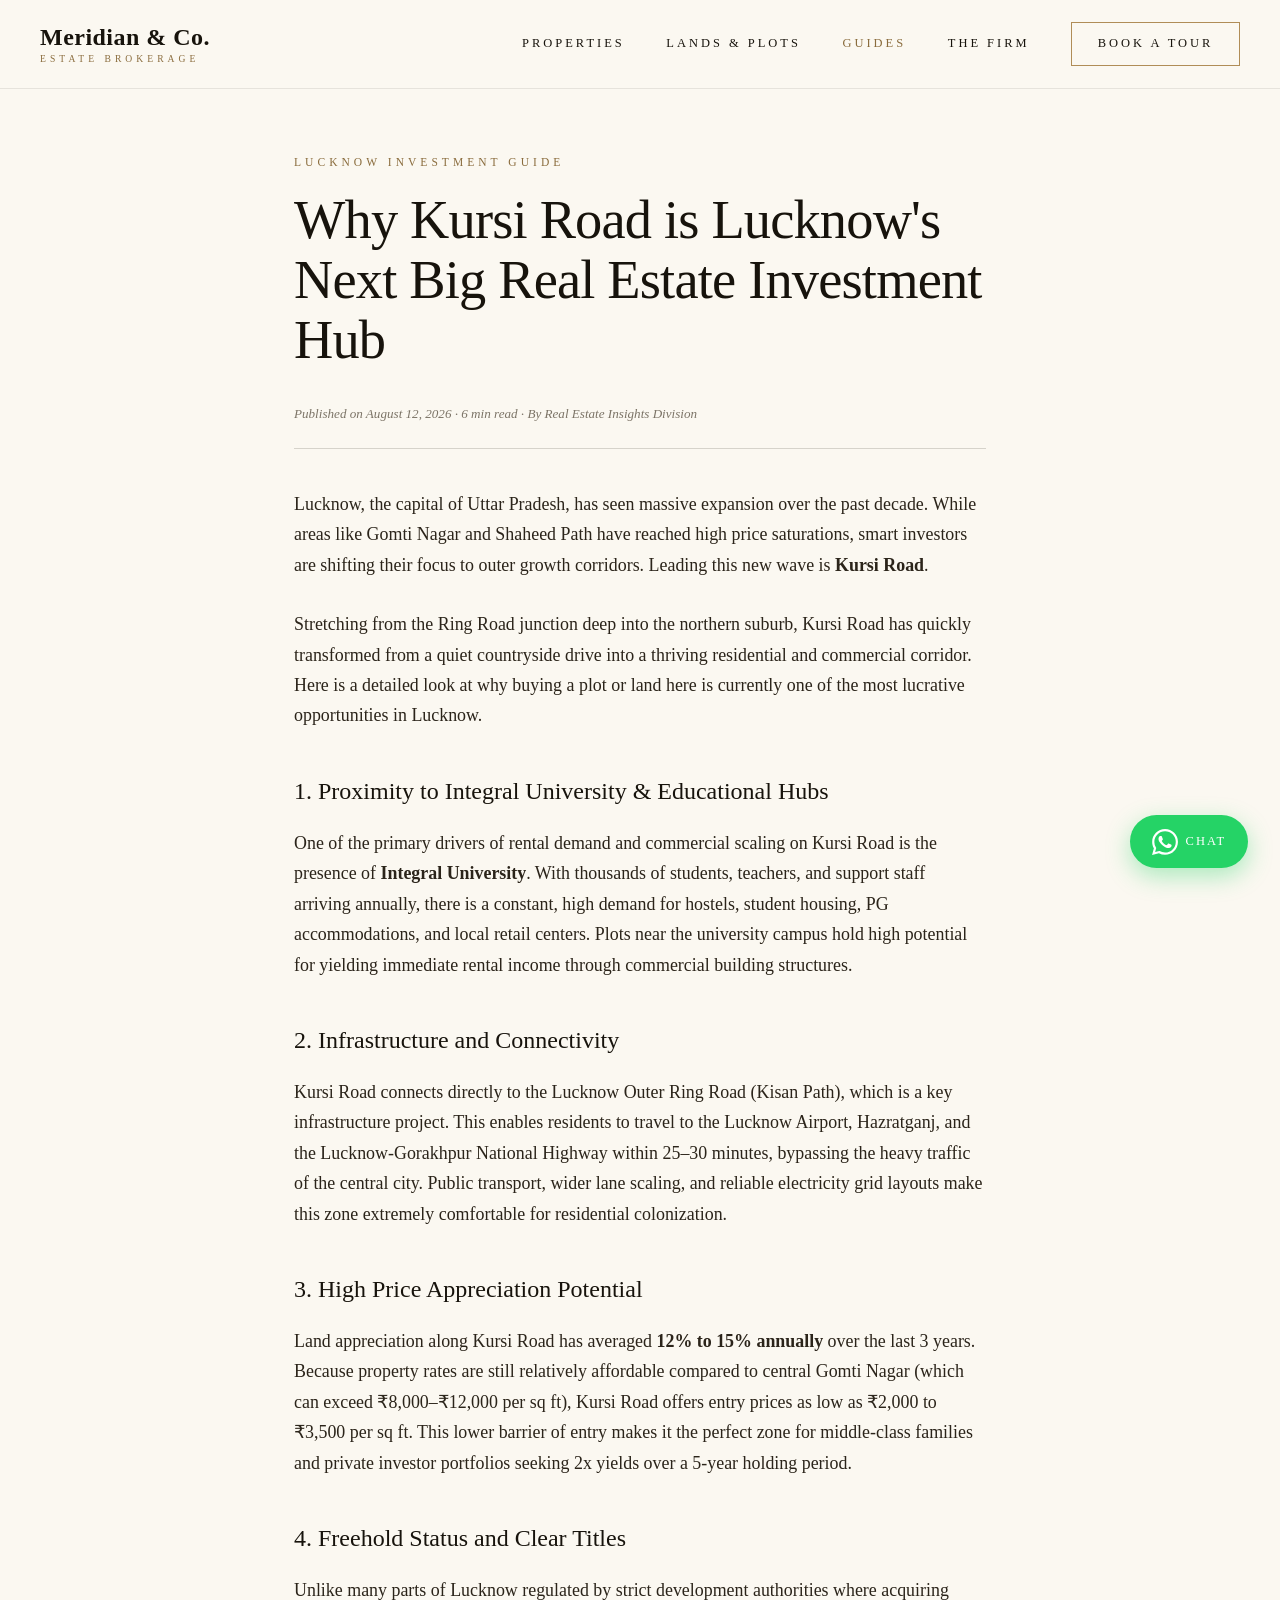
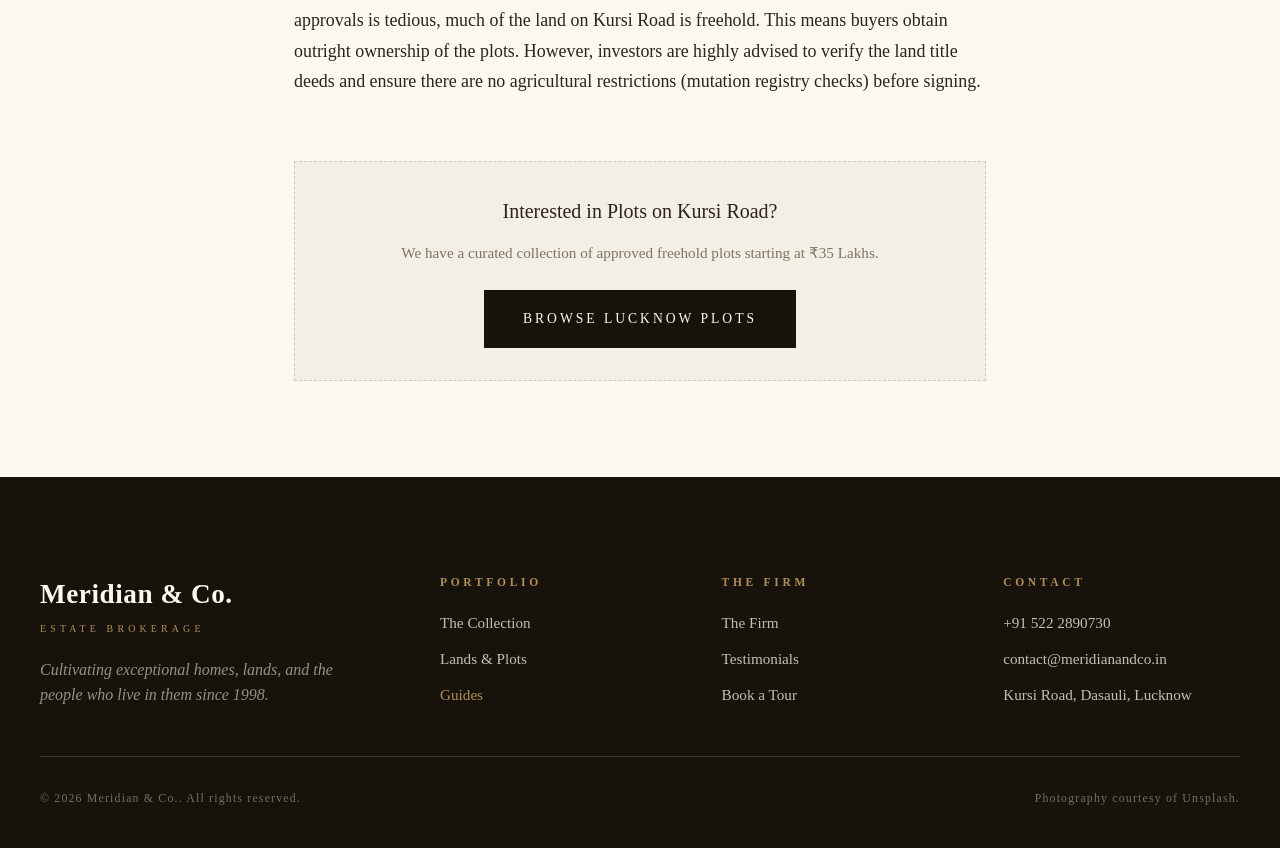
==== commit d3dadf5b: "feat(footer): synchronize categorized footer columns in guide-kursi-road.html" ====
--- a/guide-kursi-road.html
+++ b/guide-kursi-road.html
@@ -131,11 +131,15 @@
           <p class="footer__note">Cultivating exceptional homes, lands, and the people who live in them since 1998.</p>
         </div>
         <div class="footer__col">
-          <h4 class="footer__heading">Explore</h4>
+          <h4 class="footer__heading">Portfolio</h4>
           <a href="index.html#properties" class="footer__link">The Collection</a>
           <a href="lands.html" class="footer__link">Lands &amp; Plots</a>
           <a href="guides.html" class="footer__link" style="color: var(--bronze);">Guides</a>
+        </div>
+        <div class="footer__col">
+          <h4 class="footer__heading">The Firm</h4>
           <a href="index.html#about" class="footer__link">The Firm</a>
+          <a href="index.html#testimonials" class="footer__link">Testimonials</a>
           <a href="index.html#contact" class="footer__link">Book a Tour</a>
         </div>
         <div class="footer__col">
--- a/css/style.css
+++ b/css/style.css
@@ -958,46 +958,75 @@
 
 .footer__grid {
   display: grid;
-  grid-template-columns: 1.4fr 1fr 1fr;
-  gap: 3rem;
+  grid-template-columns: 1.5fr repeat(3, minmax(0, 1fr));
+  gap: clamp(2rem, 3.5vw, 3.5rem);
   padding-bottom: 3rem;
   border-bottom: 1px solid rgba(251, 248, 241, 0.15);
 }
 
+.footer__brand {
+  display: flex;
+  flex-direction: column;
+}
+
 .footer__brand .brand__name {
   font-size: 1.7rem;
+  font-weight: 600;
+  letter-spacing: 0.02em;
 }
 
 .footer__brand .brand__tag {
   color: var(--bronze);
+  font-size: 0.62rem;
+  letter-spacing: 0.42em;
+  text-transform: uppercase;
+  margin-top: 0.25rem;
 }
 
 .footer__note {
   color: rgba(251, 248, 241, 0.55);
   font-style: italic;
   margin-top: 1.25rem;
-  max-width: 40ch;
+  max-width: 38ch;
+  line-height: 1.6;
+}
+
+#footerColumns,
+.footer__columns {
+  display: contents;
+}
+
+@supports not (display: contents) {
+  #footerColumns,
+  .footer__columns {
+    display: grid;
+    grid-template-columns: repeat(3, minmax(0, 1fr));
+    gap: 2rem;
+    grid-column: 2 / -1;
+  }
 }
 
 .footer__col {
   display: flex;
   flex-direction: column;
-  gap: 0.85rem;
+  gap: 0.8rem;
 }
 
 .footer__heading {
-  font-size: 0.7rem;
+  font-size: 0.72rem;
   letter-spacing: 0.32em;
   text-transform: uppercase;
   color: var(--bronze);
-  font-weight: 500;
-  margin-bottom: 0.4rem;
+  font-weight: 600;
+  margin-bottom: 0.5rem;
 }
 
 .footer__link {
   color: rgba(251, 248, 241, 0.75);
-  font-size: 0.98rem;
-  transition: color 0.3s ease, transform 0.3s ease;
+  font-size: 0.95rem;
+  line-height: 1.5;
+  text-decoration: none;
+  transition: color 0.25s ease, transform 0.25s ease;
   width: fit-content;
 }
 
@@ -1009,10 +1038,12 @@
 .footer__link--flat {
   color: rgba(251, 248, 241, 0.75);
   cursor: default;
+  line-height: 1.5;
 }
 
 .footer__link--flat:hover {
   transform: none;
+  color: rgba(251, 248, 241, 0.75);
 }
 
 .footer__base {
@@ -1050,6 +1081,15 @@
   .stats__grid {
     grid-template-columns: repeat(2, 1fr);
     border-left: 0;
+  }
+
+  .footer__grid {
+    grid-template-columns: repeat(3, 1fr);
+    gap: 2.5rem;
+  }
+
+  .footer__brand {
+    grid-column: 1 / -1;
   }
 
   .stat {
@@ -1132,6 +1172,11 @@
   .form__row,
   .footer__grid {
     grid-template-columns: 1fr;
+    gap: 2rem;
+  }
+
+  .footer__brand {
+    grid-column: auto;
   }
 
   .hero__actions .btn {
